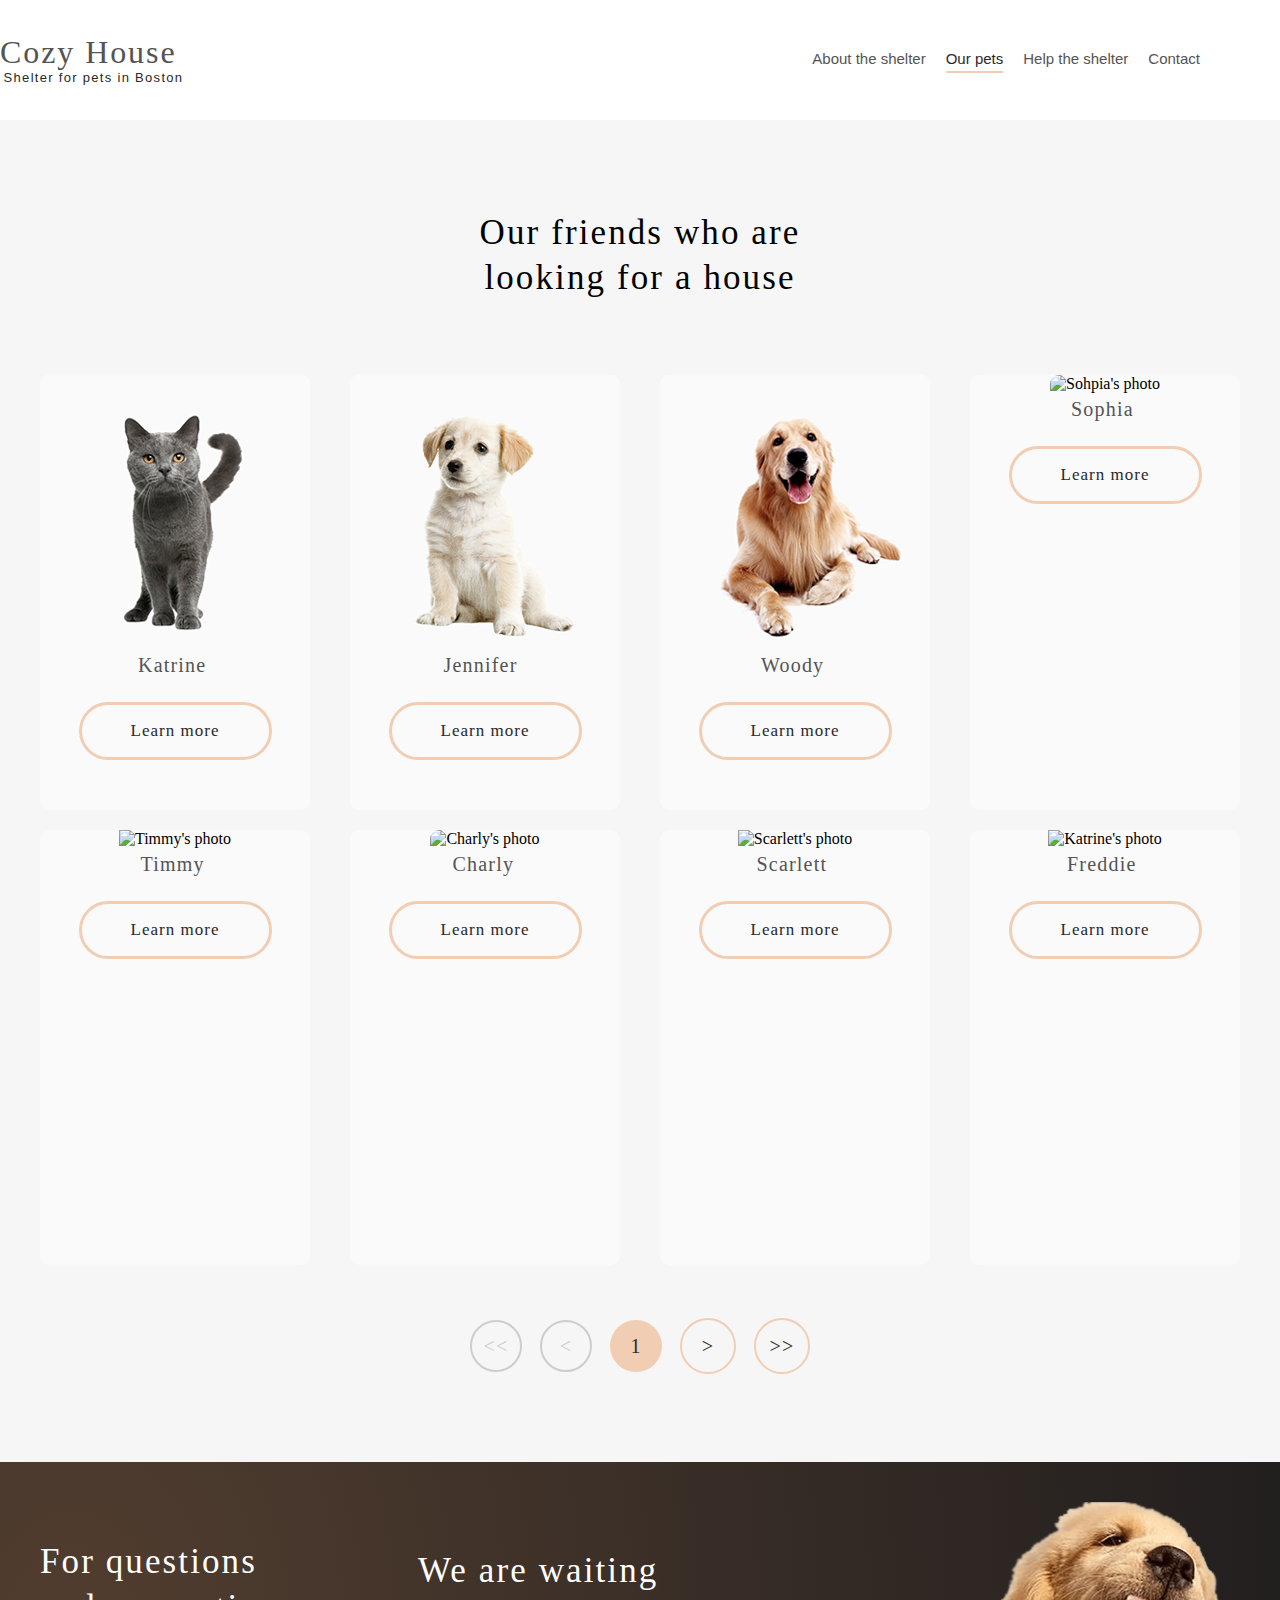
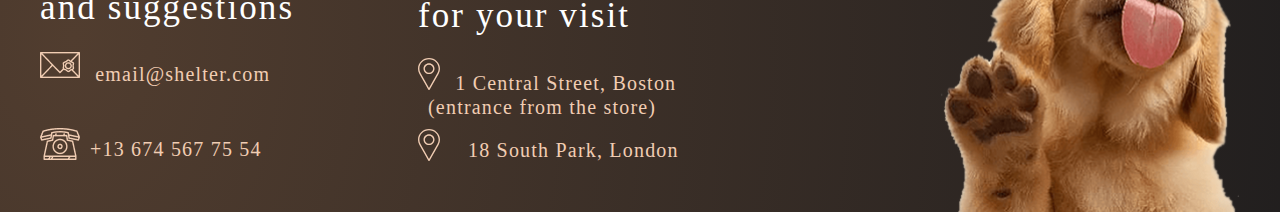
==== pages/pets/index.html @ f007d910 "feat: update index file" ====
<!DOCTYPE html>
<html lang="en">

<head>
    <meta charset="UTF-8">
    <meta http-equiv="X-UA-Compatible" content="IE=edge">
    <meta name="viewport" content="width=device-width, initial-scale=1.0">
    <link rel="stylesheet" href="style.css">
    <title>Our pats</title>
</head>

<body>
    <div class="mainDiv">
        <div class="container">
            <heder>
                <div class="headerContainer">
                    <div class="HeadDiv">
                        <div class="logoCozy"><a href="../main/index.html" style="text-decoration:none"
                                target="_blank ">
                                <h1>Cozy House</h1>
                                <sub> Shelter for pets in Boston</sub>
                            </a>
                        </div>
                        <nav>
                            <ul>
                                <li><a href="../main/index.html" style="text-decoration:none" class="about"
                                        target="_blank">About the
                                        shelter</a>
                                </li>
                                <li><a href="../pets/index.html" class="ourPeter" target="_blank">Our pets</a>
                                    <hr style="color: #F1CDB3;">
                                </li>
                                <li><a href="../main/index.html #help" class="help" target="_blank">Help the shelter</a>
                                </li>
                                <li><a href="#footer" class="contact">Contact</a></li>
                            </ul>
                        </nav>
                    </div>
                </div>
            </heder>
            <main>
                <div class="petsBlock">
                    <div class="patContant">
                        <h3>Our friends who
                            are looking for a house</h3>
                        <div class="cardContainer">
                            <div class="subCardContainerOne">
                                <div class="card">
                                    <div class="pat"><img src="../../assets/images/pets-katrine.svg"
                                            alt="Katrine's photo" />
                                    </div>
                                    <p class="Katrine">Katrine</p>
                                    <a href="#" style="text-decoration: none;">
                                        <div class="buttonSecondary"><span>Learn
                                                more</span></div>
                                    </a>
                                </div>

                                <div class="card">
                                    <div class="pat"><img src="../../assets/images/pets-jennifer.svg"
                                            alt="Jennifer's photo" /></div>
                                    <p class="jennifer">Jennifer</p>
                                    <a href="#" style="text-decoration: none;">
                                        <div class="buttonSecondary"><span>Learn
                                                more</span></div>
                                    </a>
                                </div>
                                <div class="card">
                                    <div class="pat"><img src="../../assets/images/pets-woody.svg"
                                            alt="Woody's photo" />
                                    </div>
                                    <p class="woody">Woody</p>
                                    <a href="#" style="text-decoration: none;">
                                        <div class="buttonSecondary"><span>Learn
                                                more</span></div>
                                    </a>
                                </div>
                                <div class="card">
                                    <div class="pat"><img src="../../assets/images/pets-sophia.svg" alt="Sohpia's photo"
                                            class="imgSopiaCharly" />
                                    </div>
                                    <p class="Sohpia">Sophia</p>
                                    <a href="#" style="text-decoration: none;">
                                        <div class="buttonSecondary"><span>Learn
                                                more</span></div>
                                    </a>
                                </div>
                            </div>
                            <div class="subCardContainerTwo">
                                <div class="card">
                                    <div class="pat"><img src="../../assets/images/pets-timmy.svg"
                                            alt="Timmy's photo" />
                                    </div>
                                    <p class="Timmy">Timmy</p>
                                    <a href="#" style="text-decoration: none;">
                                        <div class="buttonSecondary"><span>Learn
                                                more</span></div>
                                    </a>
                                </div>
                                <div class="card">
                                    <div class="pat"><img src="../../assets/images/pets-charly.svg" alt="Charly's photo"
                                            class="imgSopiaCharly" />
                                    </div>
                                    <p class="Charly">Charly</p>
                                    <a href="#" style="text-decoration: none;">
                                        <div class="buttonSecondary"><span>Learn
                                                more</span></div>
                                    </a>
                                </div>
                                <div class="card">
                                    <div class="pat"><img src="../../assets/images/pets-scarlet.svg"
                                            alt="Scarlett's photo" />
                                    </div>
                                    <p class="Scarlett">Scarlett</p>
                                    <a href="#" style="text-decoration: none;">
                                        <div class="buttonSecondary"><span>Learn
                                                more</span></div>
                                    </a>
                                </div>

                                <div class="card">
                                    <div class="pat"><img src="../../assets/images/pets-freddie.svg"
                                            alt="Katrine's photo" />
                                    </div>
                                    <p class="Freddie">Freddie</p>
                                    <a href="#" style="text-decoration: none;">
                                        <div class="buttonSecondary"><span>Learn
                                                more</span></div>
                                    </a>
                                </div>
                            </div>
                        </div>
                        <div class="navigation">
                            <div class="button_paginator_inactive">
                                <a style="text-decoration: none;" class="button_paginator_Gray" aria-disabled="true">
                                    <h4>
                                        << </h4>
                                </a>
                            </div>

                            <div class="button_paginator_inactive">
                                <a style="text-decoration: none;" class=" button_paginator_Gray" aria-disabled="true">
                                    <h4>
                                        < </h4>
                                </a>
                            </div>
                            <div class="button_paginator">
                                <a href="#" style="text-decoration: none;" class="button_paginator_Central">
                                    <h4 style="color: #292929;">
                                        1
                                    </h4>
                                </a>
                            </div>
                            <div class="button_paginator_active">
                                <a href="#" style="text-decoration: none;">
                                    <h4 style="color: #292929;">
                                        >
                                    </h4>
                                </a>
                            </div>
                            <div class="button_paginator_active">
                                <a href="#" style="text-decoration: none;">
                                    <h4 style="color: #292929;">
                                        >>
                                    </h4>
                                </a>
                            </div>
                        </div>
                    </div>
                </div>
            </main>
            <footer>
                <div class="foot" id="footer">
                    <div class="footContent">
                        <div class="divConteiner">
                            <div class="footContact">
                                <span class="fh3">For questions and suggestions</span>
                                <div calss="mail">
                                    <span class="mailIcon"><img src="../../assets/images/icon-email.png"
                                            alt="mail's icon" />
                                    </span>

                                    <span class="MailAdress"><a href="mailto:email@shelter.com"
                                            style="text-decoration: none; color: #F1CDB3"
                                            target="_blank">email@shelter.com</a>
                                    </span>
                                </div>


                                <div class="phone">
                                    <span class="phoneIcon">
                                        <img src="../../assets/images/icon-phone.png" alt="Phone's icon" /> </span>
                                    <span class="phoneNumber"><a href="tel:+13 674 567 75 54"
                                            style="text-decoration: none; color: #F1CDB3" target="_blank">+13 674 567 75
                                            54</a></span>
                                </div>
                            </div>
                            <div class="SpaceDiv"> </div>
                            <div class="footLocation">
                                <span class="fh3">We are waiting for your visit</span>
                                <a href="https://www.google.com/maps/search/1+Central+Street,+Boston/@42.3079175,-71.0994218,14z/data=!3m1!4b1"
                                    style="text-decoration: none; color: #F1CDB3" target="_blank">
                                    <div calss="Adress1">
                                        <span class="Location1"><img src="../../assets/images/icon-marker1.svg"
                                                alt="location's icon" />
                                        </span>

                                        <span class="AdressL">1 Central Street, Boston</span>
                                        <span class="AdressL"> (entrance
                                            from the store) </span>
                                    </div>
                                </a>
                                <a href="https://www.google.com/maps/place/South+Park+Court,+18+S+Park+Rd,+London+SW19+8TD,+UK/@51.4202685,-0.2023686,17z/data=!3m1!4b1!4m5!3m4!1s0x487608baa7401b31:0x18e66d9fcd2f7d77!8m2!3d51.4202685!4d-0.2001799"
                                    style="text-decoration: none; color: #F1CDB3" target="_blank">
                                    <div class="adress2">
                                        <span class="location2">
                                            <img src="../../assets/images/icon-marker.svg" /> </span>
                                        <span class="Adressl2">18 South Park, London </span>
                                    </div>
                                </a>
                            </div>
                        </div>
                        <div class="footPuppy"><img src="../../assets/images/footer-puppy.svg" alt="puppy's photo" />
                        </div>
                    </div>
                </div>
            </footer>
        </div>
    </div>
    <script src="script.js"></script>
</body>

</html>
---- pages/pets/style.css ----
* {
    margin: 0;
    padding: 0;
}

.mainDiv {
    display: flex;
    justify-content: flex-start;
    width: 100vw;
    margin: auto;
}

main {
    display: flex;
    justify-content: center;
}

.container {
    max-width: 1280px;
    max-height: 1812px;
    margin: auto;
    /*border-color: crimson;
    border-style: solid;*/
    display: flex;
    justify-content: center;
    flex-direction: column;
    align-items: top;

}

/*Heder>>>>>>>>>>>>>>>>>>>>>>>>>>>>>>>>>>>>>>>>>>>>>>>>>*/

.headerContainer {
    position: relative;
    display: flex;
    align-items: center;
    height: 120px;
    width: 1280px;
    /*border-color: crimson;
    border-style: solid;*/
}

.HeadDiv {
    display: flex;
    justify-content: space-between;
    align-items: center;
    width: 1200px;
    height: 60px;
    /*border-color: crimson;
    border-style: solid;*/
}

.logoCozy {
    display: flex;
    justify-content: flex-start;
}


h1 {
    font-family: 'Georgia';
    font-style: normal;
    font-weight: 400;
    font-size: 32px;
    line-height: 110%;
    text-decoration: none;
    color: #545454;
    width: 200px;
    height: 35px;
    display: flex;
    justify-content: start;
    letter-spacing: 0.06em;
}

sub {
    width: 187px;
    height: 15px;
    font-family: 'Arial';
    font-style: normal;
    font-weight: 400;
    font-size: 13px;
    line-height: 15px;
    display: flex;
    justify-content: center;
    align-items: center;
    letter-spacing: 0.1em;
    color: #292929;
}

nav {
    width: 443px;
    height: 27px;
    display: flex;
    justify-content: flex-end;
    padding: 0px;
}

ul {
    display: inline-block;
    display: flex;
    flex-direction: row;
    justify-content: space-between;
    list-style-type: none;
    padding: 0;
    margin: 0;
}

li {
    padding-left: 20px;
}

.about {
    position: static;
    font-family: 'Arial';
    font-style: normal;
    font-weight: 400;
    font-size: 15px;
    line-height: 160%;
    flex: none;
    order: 0;
    flex-grow: 0;
    margin: 10px 0px;
    text-decoration: none;
    color: #545454;

}

.about:hover {
    color: #F1CDB3
}


.ourPeter {
    position: static;
    flex: none;
    order: 0;
    flex-grow: 0;
    margin: 0px 0px;
    font-family: 'Arial';
    font-style: normal;
    font-weight: 400;
    font-size: 15px;
    line-height: 160%;
    flex: none;
    order: 0;
    flex-grow: 0;
    margin: 10px 0px;
    text-decoration: none;
    color: #292929;

}

.ourPeter:hover {
    color: #F1CDB3
}

hr {
    border: 1px solid #F1CDB3;
    background-color: #F1CDB3;

}


.help {
    text-decoration: none;
    width: 106px;
    height: 24px;
    position: static;
    font-family: 'Arial';
    font-style: normal;
    font-weight: 400;
    font-size: 15px;
    line-height: 160%;
    color: #545454;
    flex: none;
    order: 0;
    flex-grow: 0;
}

.help:hover {
    color: #F1CDB3
}

.contact {
    width: 60px;
    height: 24px;
    position: static;
    font-family: 'Arial';
    font-style: normal;
    font-weight: 400;
    font-size: 15px;
    line-height: 160%;
    color: #545454;
    flex: none;
    order: 0;
    flex-grow: 0;
    margin: 10px 0px;
    text-decoration: none;
}

.contact:hover {
    color: #F1CDB3
}

/*main>>>>>>>>>>>>>>>>>>>>>>>>>>>>>>>>>>>>>>>>>>>>>*/

.petsBlock {
    height: 1342px;
    width: 1280px;
    background: #F6F6F6;
    /*border-color: crimson;
    border-style: solid;*/
    display: flex;
    justify-content: center;
    flex-direction: column;
    align-items: center;

}

.patContant {
    width: 1200px;
    height: 1162px;
    display: flex;
    flex-direction: column;
    justify-content: center;
    align-items: center;
    /*border-color: crimson;
    border-style: solid;*/

}

h3 {
    width: 400px;
    height: 90px;
    font-family: 'Georgia';
    font-style: normal;
    font-weight: 400;
    font-size: 35px;
    line-height: 130%;
    display: flex;
    align-items: center;
    text-align: center;
    letter-spacing: 0.06em;
    margin-bottom: 20px;

}

.cardContainer {
    width: 1200px;
    height: 1000px;
    display: flex;
    flex-direction: column;
    justify-content: center;
    margin-top: 20px;
    margin: auto;
    /*border-color: crimson;
    border-style: solid;*/
}

.subCardContainerOne {
    display: flex;
    flex-direction: row;
    justify-content: space-between;
    align-items: center;
    /*border-color: crimson;
    border-style: solid;*/
    margin-bottom: 20px;
}

.subCardContainerTwo {
    display: flex;
    flex-direction: row;
    justify-content: space-between;
    align-items: center;
    /*border-color: crimson;
    border-style: solid;*/

}

img {
    border-style: none;
}

.card {
    width: 270px;
    height: 435px;
    background: #FAFAFA;
    border-radius: 9px;
    display: flex;
    flex-direction: column;
    align-items: center;

}

.pat {
    border-radius: 9px 9px 0px 0px;
}

.card:hover {
    box-shadow: 0px 2px 35px 14px rgba(13, 13, 13, 0.04);
}

.card:hover .buttonSecondary {
    background-color: #F1CDB3;
}

.Katrine {
    width: 74px;
    height: 23px;
    font-family: 'Georgia';
    font-style: normal;
    font-weight: 400;
    font-size: 20px;
    line-height: 23px;
    display: flex;
    align-items: center;
    text-align: center;
    letter-spacing: 0.06em;
    color: #545454;
    padding: 5px;
    margin-bottom: 20px;
}

.buttonSecondary {
    display: flex;
    flex-direction: column;
    align-items: center;
    justify-content: center;
    padding: 0px;
    width: 187px;
    height: 52px;
    border-radius: 100px;
    border-color: #F1CDB3;
    border-style: solid;

}

span {
    position: static;
    font-family: 'Georgia';
    font-style: normal;
    font-weight: 400;
    font-size: 17px;
    line-height: 130%;
    letter-spacing: 0.06em;
    color: #292929;
    flex: none;
    order: 0;
    flex-grow: 0;
    margin: 10px 0px;
}

.jennifer {
    width: 83px;
    height: 23px;
    font-family: 'Georgia';
    font-style: normal;
    font-weight: 400;
    font-size: 20px;
    line-height: 23px;
    display: flex;
    align-items: center;
    text-align: center;
    letter-spacing: 0.06em;
    color: #545454;
    padding: 5px;
    margin-bottom: 20px;
}

.woody {
    width: 68px;
    height: 23px;
    font-family: 'Georgia';
    font-style: normal;
    font-weight: 400;
    font-size: 20px;
    line-height: 23px;
    display: flex;
    align-items: center;
    text-align: center;
    letter-spacing: 0.06em;
    color: #545454;
    padding: 5px;
    margin-bottom: 20px;
}

.imgSopiaCharly {
    height: 270px;
    width: 270px;
    border-radius: 9px 9px 0px 0px;
}

.Sohpia {
    width: 68px;
    height: 23px;
    font-family: 'Georgia';
    font-style: normal;
    font-weight: 400;
    font-size: 20px;
    line-height: 23px;
    display: flex;
    align-items: center;
    text-align: center;
    letter-spacing: 0.06em;
    color: #545454;
    padding: 5px;
    margin-bottom: 20px;
}

.Timmy {
    width: 69px;
    height: 23px;
    font-family: 'Georgia';
    font-style: normal;
    font-weight: 400;
    font-size: 20px;
    line-height: 23px;
    display: flex;
    align-items: center;
    text-align: center;
    letter-spacing: 0.06em;
    color: #545454;
    padding: 5px;
    margin-bottom: 20px;
}

.Charly {
    width: 65px;
    height: 23px;
    font-family: 'Georgia';
    font-style: normal;
    font-weight: 400;
    font-size: 20px;
    line-height: 23px;
    display: flex;
    align-items: center;
    text-align: center;
    letter-spacing: 0.06em;
    color: #545454;
    padding: 5px;
    margin-bottom: 20px;
}

.Scarlett {
    width: 77px;
    height: 23px;
    font-family: 'Georgia';
    font-style: normal;
    font-weight: 400;
    font-size: 20px;
    line-height: 23px;
    display: flex;
    align-items: center;
    text-align: center;
    letter-spacing: 0.06em;
    color: #545454;
    padding: 5px;
    margin-bottom: 20px;
}

.Freddie {
    width: 76px;
    height: 23px;
    font-family: 'Georgia';
    font-style: normal;
    font-weight: 400;
    font-size: 20px;
    line-height: 23px;
    display: flex;
    align-items: center;
    text-align: center;
    letter-spacing: 0.06em;
    color: #545454;
    padding: 5px;
    margin-bottom: 20px;
}

.navigation {
    width: 340px;
    height: 52px;
    display: flex;
    flex-direction: row;
    justify-content: space-between;
    align-items: center;
    /*border-color: crimson;
    border-style: solid;*/
}

h4 {
    font-family: 'Georgia';
    font-style: normal;
    font-weight: 400;
    font-size: 20px;
    line-height: 115%;
    display: flex;
    align-items: center;
    text-align: center;
    letter-spacing: 0.06em;
    color: #CDCDCD;
}

.button_paginator_inactive {
    width: 52px;
    height: 52px;
    display: flex;
    justify-content: center;
    align-items: center;
    box-sizing: border-box;
    border: 2px solid #CDCDCD;
    border-radius: 50%;


}

.button_paginator_active a:hover:not(.active) {
    width: 52px;
    height: 52px;
    background-color: #ddd;
    border-radius: 50%;
    display: flex;
    justify-content: center;
    align-items: center;
}

/*.button_paginator_Gray {
   
    display: flex;
    justify-content: center;
    align-items: center;
    width: 52px;
    height: 52px;

}*/

.button_paginator {
    width: 52px;
    height: 52px;
    display: flex;
    justify-content: center;
    align-items: center;
    box-sizing: border-box;
}

.button_paginator_Central {
    background: #F1CDB3;
    border-radius: 100px;
    display: flex;
    justify-content: center;
    align-items: center;
    width: 52px;
    height: 52px;
}

.button_paginator_active {
    width: 52px;
    height: 52px;
    border: 2px solid #F1CDB3;
    border-radius: 100px;
    display: flex;
    justify-content: center;
    align-items: center;
}


/*Footer>>>>>>>>>>>>>>>>>>>>>>>>>>>>>>>>>>>>>>>>>>>>>>>>>>>>>>*/
.foot {

    height: 350px;
    width: 1280px;
    background: url(noise_lines_transparent@2X.png), radial-gradient(110.67% 538.64% at 5.73% 50%, #513D2F 0%, #1A1A1C 100%)
        /* warning: gradient uses a rotation that is not supported by CSS and may not behave as expected */
        , #211F20;
    display: flex;
    justify-content: center;
    align-items: flex-end;
    margin: auto;
}

.footContent {
    width: 1200px;
    height: 310px;
    left: 40px;
    top: 40px;
    /*border-color: aqua;
    border-style: solid;*/
    display: flex;
    flex-direction: row;
    justify-content: space-between;
    align-items: flex-end;

}

.divConteiner {
    display: flex;
    flex-direction: row;
    justify-content: flex-end;
    align-items: center;
    /*border-color: crimson;
    border-style: solid;*/
}

.footContact {
    width: 278px;
    height: 255px;
    left: 0px;
    top: 16px;
    display: flex;
    flex-direction: column;
    justify-content: center;
    margin-bottom: 40px;
    /*border-color: crimson;
    border-style: solid;*/
}

.fh3 {
    width: 280px;
    height: 90px;
    font-family: 'Georgia';
    font-style: normal;
    font-weight: 400;
    font-size: 35px;
    line-height: 130%;
    letter-spacing: 0.06em;
    color: #FFFFFF;
    margin-bottom: 20px;

}

.mail {
    width: 291px;
    height: 32px;
    left: 0px;
    display: flex;
    justify-content: flex-start;
    align-items: center;
    margin-left: 50px;



}


.MailAdress {
    width: 191px;
    height: 23px;
    font-family: 'Georgia';
    font-style: normal;
    font-weight: 400;
    font-size: 20px;
    line-height: 115%;
    letter-spacing: 0.06em;
    color: #F1CDB3;
    align-items: center;
    padding-left: 10px;
}




.phone {
    width: 239px;
    height: 32px;
    display: flex;
    flex-direction: row;
    justify-content: flex-start;
    margin-top: 40px;
}

.phoneIcon {
    width: 40px;
    height: 32px;
    display: flex;
    flex-direction: row;
    justify-content: flex-start;
    margin: auto;

}

.phoneNumber {
    width: 189px;
    height: 23px;
    font-family: 'Georgia';
    font-style: normal;
    font-weight: 400;
    font-size: 20px;
    line-height: 115%;
    letter-spacing: 0.06em;
    color: #F1CDB3;
    padding-left: 10px;

}

.SpaceDiv {
    width: 100px;
}

.footLocation {
    width: 278px;
    height: 255px;
    left: 0px;
    top: 16px;
    display: flex;
    flex-direction: column;
    justify-content: center;
    margin-bottom: 30px;
}

.Adress1 {
    width: 291px;
    height: 32px;
    left: 0px;
    display: flex;
    justify-content: flex-start;
    align-items: center;
    margin-left: 50px;
    margin-bottom: 30px;
}

.AdressL {
    width: 300px;
    height: 23px;
    left: calc(50% - 191px/2 + 16.5px);
    top: 135px;
    font-family: 'Georgia';
    font-style: normal;
    font-weight: 400;
    font-size: 20px;
    line-height: 115%;
    letter-spacing: 0.06em;
    color: #F1CDB3;
    align-items: right;
    padding-left: 10px;
}

.adress2 {
    width: 245px;
    height: 32px;
    left: 0px;
    top: 202px;
    display: flex;
    flex-direction: row;
    justify-content: flex-start;
    margin-top: 10px;
}

.location2 {
    width: 40px;
    height: 32px;
    left: calc(50% - 40px/2 - 119px);
    top: 202px;
    display: flex;
    flex-direction: row;
    justify-content: flex-start;
    margin: auto;

}

.Adressl2 {
    width: 250px;
    height: 23px;
    left: calc(50% - 179px/2 + 10.5px);
    top: 207px;
    font-family: 'Georgia';
    font-style: normal;
    font-weight: 400;
    font-size: 20px;
    line-height: 115%;
    letter-spacing: 0.06em;
    color: #F1CDB3;
    padding-left: 10px;
}

.footPuppy {
    width: 300px;
    height: 310px;
}
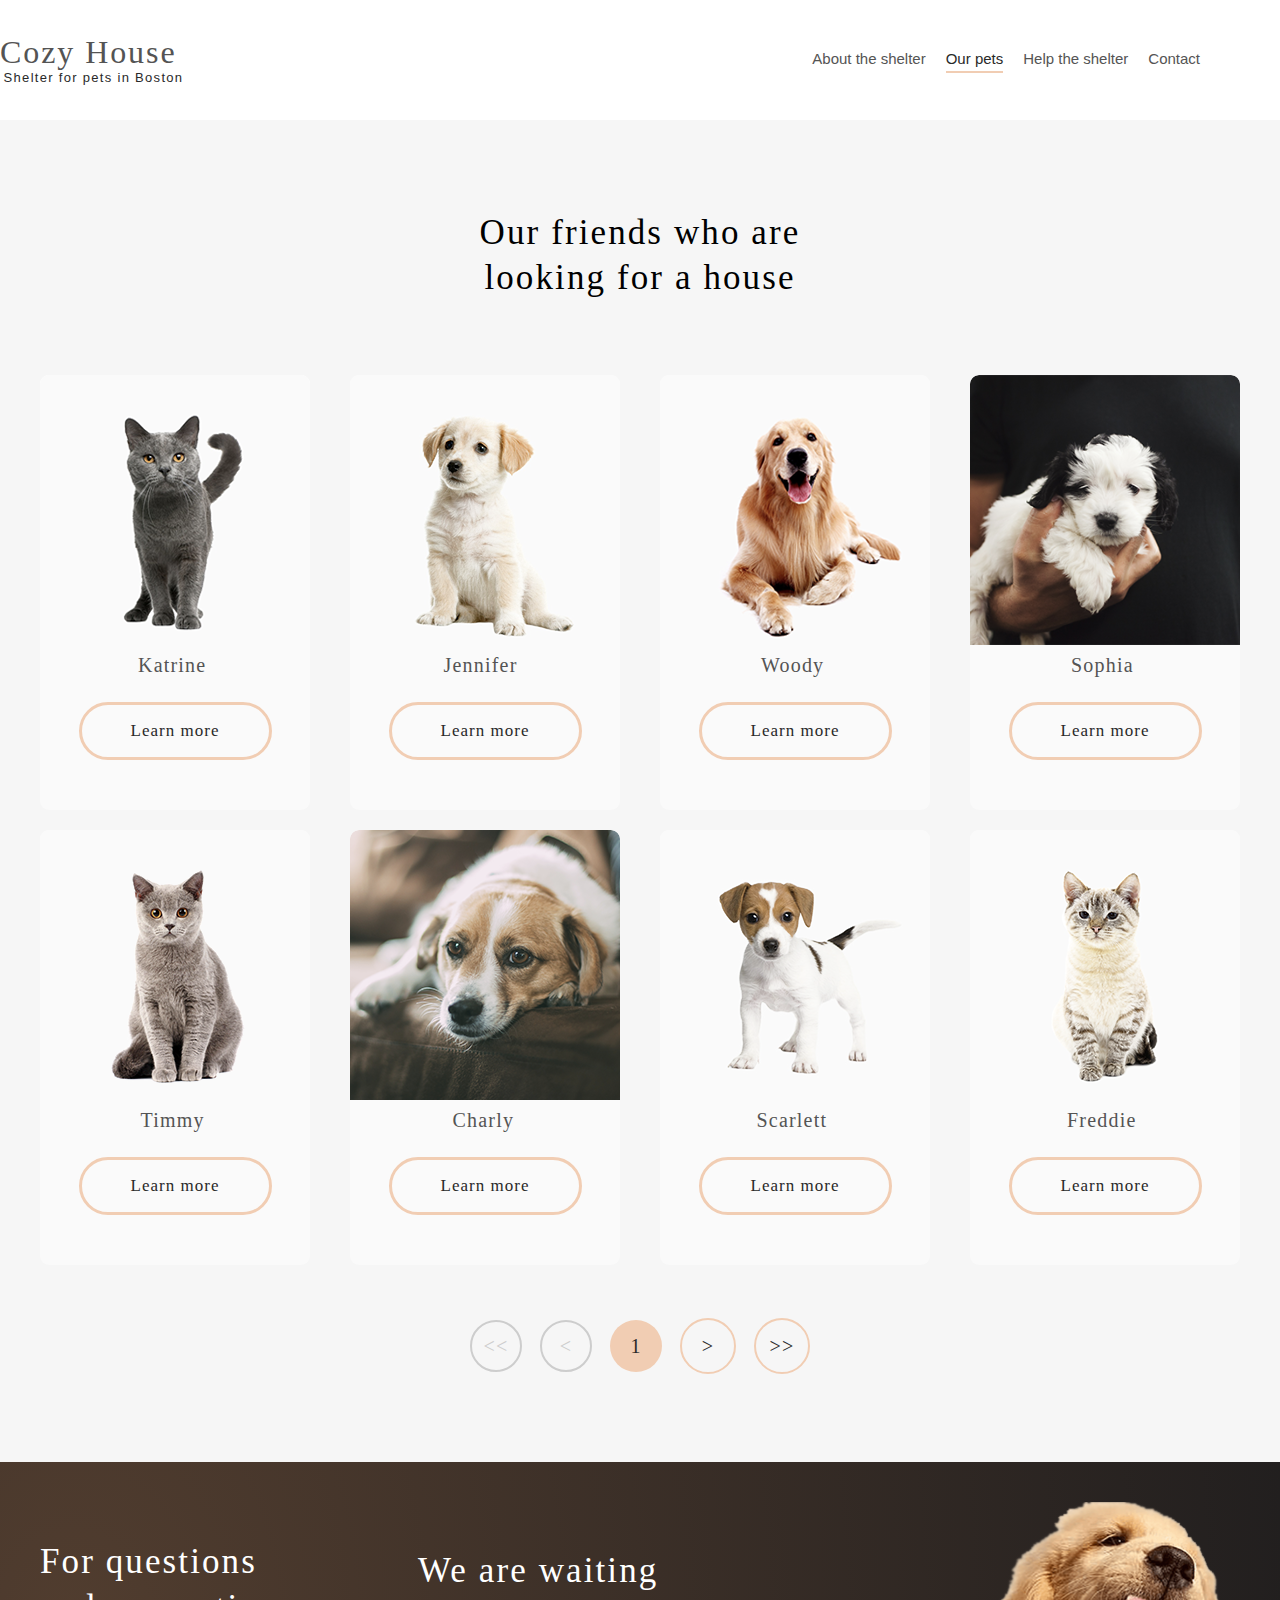
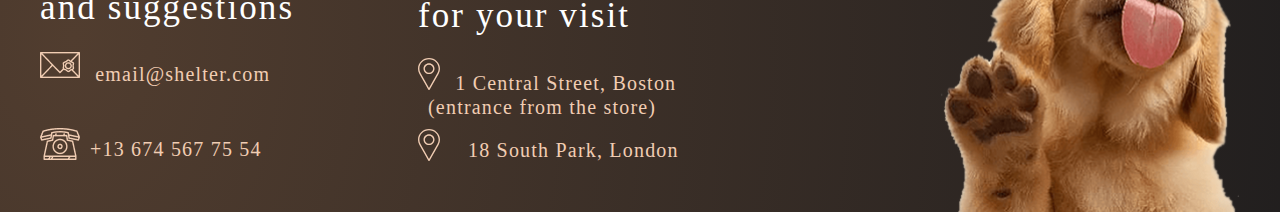
==== commit c98270a1: "feat: Edit link on logo" ====
--- a/pages/pets/index.html
+++ b/pages/pets/index.html
@@ -15,7 +15,7 @@
             <heder>
                 <div class="headerContainer">
                     <div class="HeadDiv">
-                        <div class="logoCozy"><a href="../main/index.html" style="text-decoration:none"
+                        <div class="logoCozy"><a href="../pets/index.html" style="text-decoration:none"
                                 target="_blank ">
                                 <h1>Cozy House</h1>
                                 <sub> Shelter for pets in Boston</sub>
--- a/pages/pets/style.css
+++ b/pages/pets/style.css
@@ -5,9 +5,11 @@
 
 .mainDiv {
     display: flex;
-    justify-content: flex-start;
+    justify-content: center;
+    align-items: center;
     width: 100vw;
     margin: auto;
+
 }
 
 main {
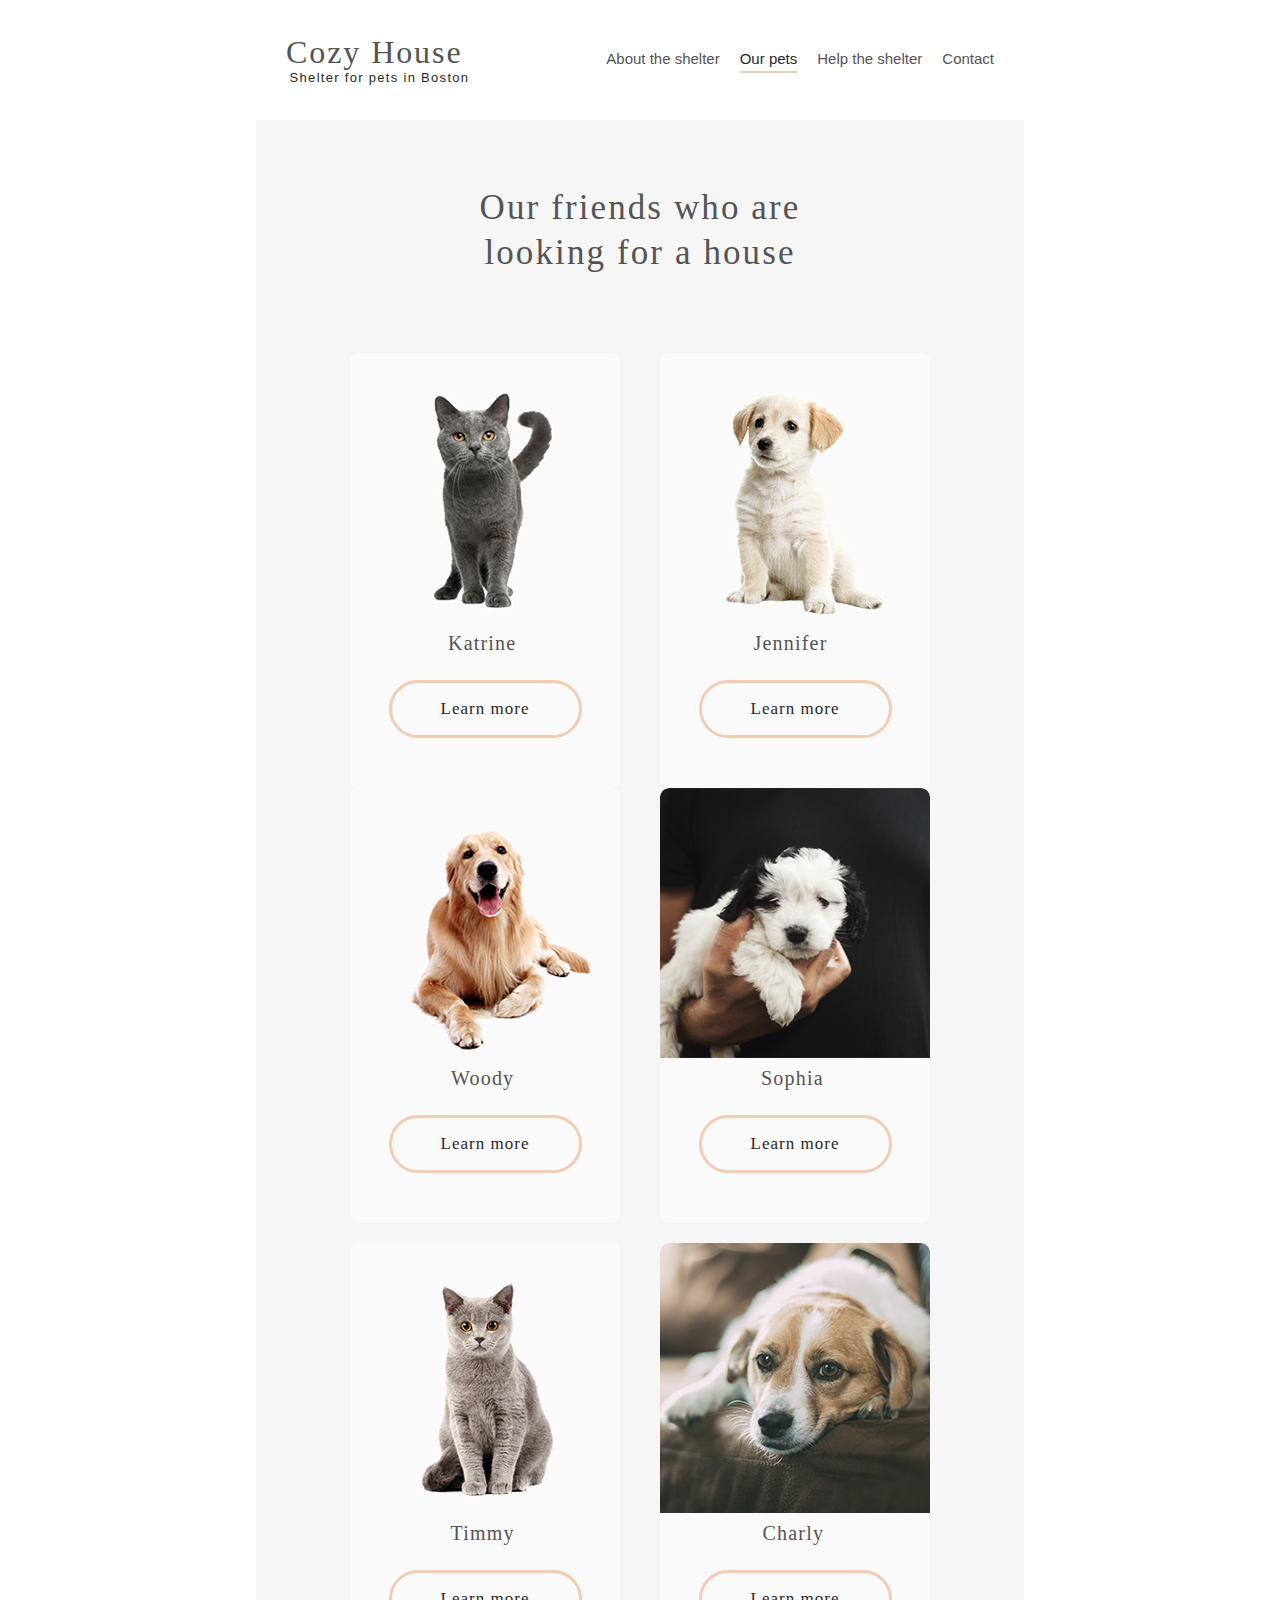
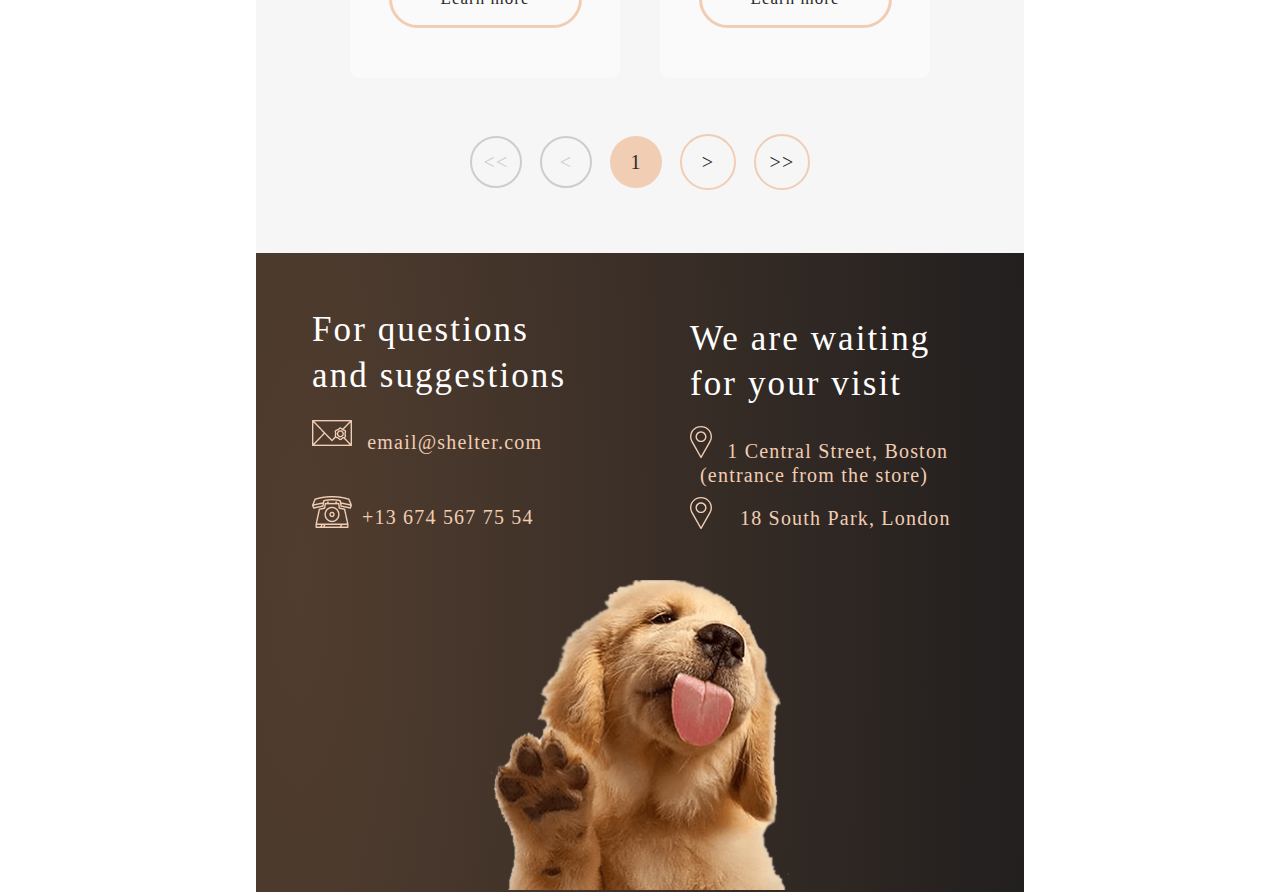
==== commit 9decfa35: "feat: make changes" ====
--- a/pages/pets/index.html
+++ b/pages/pets/index.html
@@ -5,22 +5,35 @@
     <meta charset="UTF-8">
     <meta http-equiv="X-UA-Compatible" content="IE=edge">
     <meta name="viewport" content="width=device-width, initial-scale=1.0">
+    <meta name="viewport" content="width=device-width,height=device-height,initial-scale=1.0" />
     <link rel="stylesheet" href="style.css">
+    <link rel="stylesheet" media="(min-width: 768px) and (max-width: 1280px)" href="responsive768.css">
+    <link rel="stylesheet" media="(min-width: 320px) and (max-width: 768px)" href="responsive320.css">
+    <link rel="stylesheet" media="(max-width: 320px)" href="responsive320.css">
     <title>Our pats</title>
 </head>
 
 <body>
     <div class="mainDiv">
-        <div class="container">
+        <div class="container" id="container">
             <heder>
-                <div class="headerContainer">
+                <div class="headerContainer" id="headerContainer">
                     <div class="HeadDiv">
-                        <div class="logoCozy"><a href="../pets/index.html" style="text-decoration:none"
+                        <div class="logoCozy"><a href="../main/index.html" style="text-decoration:none"
                                 target="_blank ">
                                 <h1>Cozy House</h1>
                                 <sub> Shelter for pets in Boston</sub>
                             </a>
                         </div>
+                        <!--Burger menu for phone screen 320px-->
+                        <a href="app.js" ; class="icon" onclick="myFunction()">
+                            <div class="burgerMenu">
+                                <div class="line1" class="bar"></div>
+                                <div class="line2" class="bar"></div>
+                                <div class="line3" class="bar"></div>
+                            </div>
+                        </a>
+                        <!--                                   -->
                         <nav>
                             <ul>
                                 <li><a href="../main/index.html" style="text-decoration:none" class="about"
@@ -30,7 +43,7 @@
                                 <li><a href="../pets/index.html" class="ourPeter" target="_blank">Our pets</a>
                                     <hr style="color: #F1CDB3;">
                                 </li>
-                                <li><a href="../main/index.html #help" class="help" target="_blank">Help the shelter</a>
+                                <li><a href="../main/index.html#help" class="help" target="_blank">Help the shelter</a>
                                 </li>
                                 <li><a href="#footer" class="contact">Contact</a></li>
                             </ul>
@@ -40,7 +53,7 @@
             </heder>
             <main>
                 <div class="petsBlock">
-                    <div class="patContant">
+                    <div class="patContant" id="patContant">
                         <h3>Our friends who
                             are looking for a house</h3>
                         <div class="cardContainer">
@@ -75,7 +88,7 @@
                                                 more</span></div>
                                     </a>
                                 </div>
-                                <div class="card">
+                                <div class="card" id="sophia">
                                     <div class="pat"><img src="../../assets/images/pets-sophia.svg" alt="Sohpia's photo"
                                             class="imgSopiaCharly" />
                                     </div>
@@ -107,7 +120,7 @@
                                                 more</span></div>
                                     </a>
                                 </div>
-                                <div class="card">
+                                <div class="card" id="scarlet">
                                     <div class="pat"><img src="../../assets/images/pets-scarlet.svg"
                                             alt="Scarlett's photo" />
                                     </div>
@@ -118,7 +131,7 @@
                                     </a>
                                 </div>
 
-                                <div class="card">
+                                <div class="card" id="freddie">
                                     <div class="pat"><img src="../../assets/images/pets-freddie.svg"
                                             alt="Katrine's photo" />
                                     </div>
@@ -145,7 +158,7 @@
                                 </a>
                             </div>
                             <div class="button_paginator">
-                                <a href="#" style="text-decoration: none;" class="button_paginator_Central">
+                                <a style="text-decoration: none;" class="button_paginator_Central">
                                     <h4 style="color: #292929;">
                                         1
                                     </h4>
--- a/pages/pets/style.css
+++ b/pages/pets/style.css
@@ -18,8 +18,8 @@
 }
 
 .container {
-    max-width: 1280px;
-    max-height: 1812px;
+    width: 1280px;
+    height: 1812px;
     margin: auto;
     /*border-color: crimson;
     border-style: solid;*/
@@ -33,7 +33,7 @@
 /*Heder>>>>>>>>>>>>>>>>>>>>>>>>>>>>>>>>>>>>>>>>>>>>>>>>>*/
 
 .headerContainer {
-    position: relative;
+    /*position: relative;*/
     display: flex;
     align-items: center;
     height: 120px;
--- a/pages/pets/responsive768.css
+++ b/pages/pets/responsive768.css
@@ -0,0 +1,185 @@
+@media (min-width: 768px) and (max-width: 1280px) {
+    .mainDiv {
+        display: flex;
+        justify-content: center;
+        align-items: center;
+        width: 100vw;
+        height: 100vh;
+        margin: auto;
+        display: flex;
+        justify-content: center;
+        align-items: center;
+    }
+
+    #container {
+        width: 100% !important;
+        height: 2492px;
+        display: flex;
+        justify-content: center;
+        align-items: center;
+        margin: auto;
+        /*border-color: aqua;
+        border-style: solid;*/
+        z-index: 3;
+
+    }
+
+
+    header {
+        height: 120px;
+        width: 768px;
+    }
+
+    #headerContainer {
+        width: 100%;
+        height: 120px;
+        display: flex;
+        align-items: center;
+        justify-content: center;
+        /*border-color: chartreuse;
+        border-style: solid;*/
+        margin: 0;
+        padding: 0;
+        z-index: 1;
+    }
+
+    .HeadDiv {
+        display: flex;
+        justify-content: space-between;
+        align-items: center;
+        width: 708px;
+        height: 60px;
+        /*border-color: crimson;
+        border-style: solid;*/
+    }
+
+    .logoCozy {
+        width: 200px;
+        height: 60px;
+        display: flex;
+        justify-content: center;
+        align-items: center;
+    }
+
+    h1 {
+        width: 200px;
+        height: 35px;
+        font-family: 'Georgia';
+        font-style: normal;
+        font-weight: 400;
+        font-size: 32px;
+        line-height: 110%;
+        display: flex;
+        align-items: center;
+        letter-spacing: 0.06em;
+        color: #545454;
+    }
+
+    sub {
+        /*width: 200px;*/
+        height: 15px;
+        font-family: 'Arial';
+        font-style: normal;
+        font-weight: 400;
+        font-size: 13px;
+        line-height: 15px;
+
+        display: flex;
+        align-items: center;
+        justify-content: center;
+        letter-spacing: 0.1em;
+        color: #292929;
+
+    }
+
+    nav {
+        width: 443px;
+        height: 27px;
+        display: flex;
+        justify-content: flex-end;
+        padding: 0px;
+    }
+
+    main {
+        width: 768px;
+    }
+
+    .petsBlock {
+        width: 100%;
+        height: 1733px;
+        background: #F6F6F6;
+        /*display: flex;
+        justify-content: center;
+        align-items: center;*/
+        /*border-color: blueviolet;
+        border-style: solid;*/
+        z-index: 2;
+
+    }
+
+    #patContant {
+        width: 708px;
+        height: 1603px;
+        display: flex;
+        flex-direction: column;
+        justify-content: center;
+        align-items: center;
+        /*border-color: blueviolet;
+        border-style: solid;*/
+    }
+
+    h3 {
+        width: 400px;
+        height: 90px;
+        font-family: 'Georgia';
+        font-style: normal;
+        font-weight: 400;
+        font-size: 35px;
+        line-height: 130%;
+        display: flex;
+        align-items: center;
+        text-align: center;
+        letter-spacing: 0.06em;
+        color: #545454;
+    }
+
+    .cardContainer {
+        width: 580px;
+        height: 1365px;
+    }
+
+    .subCardContainerOne {
+        width: 580px;
+        flex-wrap: wrap;
+    }
+
+    .subCardContainerTwo {
+        width: 580px;
+        flex-wrap: wrap;
+    }
+
+    #scarlet {
+        overflow: hidden;
+        display: none;
+    }
+
+    #freddie {
+        overflow: hidden;
+        display: none;
+    }
+
+    #footer {
+        width: 768px;
+        height: 639px;
+
+    }
+
+    .footContent {
+        width: 300px;
+        height: 609px;
+        flex-direction: column;
+        display: flex;
+        justify-content: center;
+        align-items: center;
+    }
+}--- a/pages/pets/responsive320.css
+++ b/pages/pets/responsive320.css
@@ -0,0 +1,399 @@
+@media (min-width: 320px) and (max-width: 768px) {
+    .mainDiv {
+        display: flex;
+        justify-content: center;
+        align-items: center;
+        width: 100vw;
+        height: 100vh;
+        margin: auto;
+        display: flex;
+        justify-content: center;
+        align-items: center;
+    }
+
+    #container {
+        width: 100% !important;
+        height: 2578px;
+        display: flex;
+        justify-content: center;
+        align-items: center;
+        margin: auto;
+        /*border-color: aqua;
+        border-style: solid;*/
+        z-index: 3;
+
+    }
+
+    header {
+        height: 120px;
+        width: 320px;
+    }
+
+    #headerContainer {
+        width: 100%;
+        height: 120px;
+        display: flex;
+        align-items: center;
+        justify-content: center;
+        /*border-color: chartreuse;
+        border-style: solid;*/
+        margin: 0;
+        padding: 0;
+        z-index: 1;
+    }
+
+    .HeadDiv {
+        display: flex;
+        justify-content: space-between;
+        align-items: center;
+        width: 260px;
+        height: 60px;
+        /*border-color: crimson;
+        border-style: solid;*/
+    }
+
+    nav {
+        display: none;
+    }
+
+    .burgerMenu {
+        width: 30px;
+        height: 22px;
+        display: block;
+        display: flex;
+        justify-content: space-between;
+        flex-direction: column;
+        align-items: center;
+    }
+
+    .line1 {
+        width: 30px;
+        height: 0px;
+        border: 2px solid #000000;
+    }
+
+    .line2 {
+        width: 30px;
+        height: 0px;
+        border: 2px solid #000000;
+    }
+
+    .line3 {
+        width: 30px;
+        height: 0px;
+        border: 2px solid #000000;
+    }
+
+    main {
+        width: 320px;
+    }
+
+    .petsBlock {
+        width: 100%;
+        height: 1649px;
+        background: #F6F6F6;
+        display: flex;
+        justify-content: center;
+        align-items: center;
+        /*border-color: blueviolet;
+        border-style: solid;*/
+        z-index: 2;
+
+    }
+
+    #patContant {
+        width: 300px;
+        height: 1565px;
+        display: flex;
+        flex-direction: column;
+        justify-content: center;
+        align-items: center;
+        /*border-color: blueviolet;
+        border-style: solid;*/
+    }
+
+    h3 {
+        width: 300px;
+        height: 64px;
+        font-family: 'Georgia';
+        font-style: normal;
+        font-weight: 400;
+        font-size: 25px;
+        line-height: 130%;
+        display: flex;
+        align-items: center;
+        text-align: center;
+        letter-spacing: 0.06em;
+        color: #545454;
+    }
+
+    .cardContainer {
+        width: 270px;
+        height: 1365px;
+    }
+
+    .subCardContainerOne {
+        width: 270px;
+        flex-wrap: wrap;
+    }
+
+    #sophia {
+        display: none;
+    }
+
+    .subCardContainerTwo {
+        width: 270px;
+        flex-wrap: wrap;
+        display: none;
+    }
+
+    .navigation {
+        width: 300px;
+        height: 52px;
+    }
+
+    #footer {
+        width: 320px;
+        height: 809px;
+        display: flex;
+        justify-content: flex-start;
+        align-items: center;
+    }
+
+    .footContent {
+        width: 300;
+        height: 779;
+        display: flex;
+        justify-content: center;
+        align-items: center;
+        flex-direction: column;
+        margin-bottom: 10px;
+    }
+
+    .divConteiner {
+        flex-direction: column;
+        width: 300px;
+        height: 470px;
+    }
+
+    .fh3 {
+        width: 278px;
+        height: 64px;
+        font-family: 'Georgia';
+        font-style: normal;
+        font-weight: 400;
+        font-size: 25px;
+        line-height: 130%;
+        text-align: center;
+        letter-spacing: 0.06em;
+        color: #FFFFFF;
+    }
+
+    .footPuppy {
+        width: 260px;
+        height: 269px;
+        margin: auto;
+        margin-left: 5px;
+    }
+
+
+}
+
+@media (max-width: 320px) {
+    .mainDiv {
+        display: flex;
+        justify-content: center;
+        align-items: center;
+        width: 100vw;
+        height: 100vh;
+        margin: auto;
+        display: flex;
+        justify-content: center;
+        align-items: center;
+    }
+
+    #container {
+        width: 100% !important;
+        height: 2578px;
+        display: flex;
+        justify-content: center;
+        align-items: center;
+        margin: auto;
+        /*border-color: aqua;
+        border-style: solid;*/
+        z-index: 3;
+
+    }
+
+    header {
+        height: 120px;
+        width: 320px;
+    }
+
+    #headerContainer {
+        width: 100%;
+        height: 120px;
+        display: flex;
+        align-items: center;
+        justify-content: center;
+        /*border-color: chartreuse;
+        border-style: solid;*/
+        margin: 0;
+        padding: 0;
+        z-index: 1;
+    }
+
+    .HeadDiv {
+        display: flex;
+        justify-content: space-between;
+        align-items: center;
+        width: 260px;
+        height: 60px;
+        /*border-color: crimson;
+        border-style: solid;*/
+    }
+
+    nav {
+        display: none;
+    }
+
+    .burgerMenu {
+        width: 30px;
+        height: 22px;
+        display: block;
+        display: flex;
+        justify-content: space-between;
+        flex-direction: column;
+        align-items: center;
+    }
+
+    .line1 {
+        width: 30px;
+        height: 0px;
+        border: 2px solid #000000;
+    }
+
+    .line2 {
+        width: 30px;
+        height: 0px;
+        border: 2px solid #000000;
+    }
+
+    .line3 {
+        width: 30px;
+        height: 0px;
+        border: 2px solid #000000;
+    }
+
+    main {
+        width: 320px;
+    }
+
+    .petsBlock {
+        width: 100%;
+        height: 1649px;
+        background: #F6F6F6;
+        display: flex;
+        justify-content: center;
+        align-items: center;
+        /*border-color: blueviolet;
+        border-style: solid;*/
+        z-index: 2;
+
+    }
+
+    #patContant {
+        width: 300px;
+        height: 1565px;
+        display: flex;
+        flex-direction: column;
+        justify-content: center;
+        align-items: center;
+        /*border-color: blueviolet;
+        border-style: solid;*/
+    }
+
+    h3 {
+        width: 300px;
+        height: 64px;
+        font-family: 'Georgia';
+        font-style: normal;
+        font-weight: 400;
+        font-size: 25px;
+        line-height: 130%;
+        display: flex;
+        align-items: center;
+        text-align: center;
+        letter-spacing: 0.06em;
+        color: #545454;
+    }
+
+    .cardContainer {
+        width: 270px;
+        height: 1365px;
+    }
+
+    .subCardContainerOne {
+        width: 270px;
+        flex-wrap: wrap;
+    }
+
+    #sophia {
+        display: none;
+    }
+
+    .subCardContainerTwo {
+        width: 270px;
+        flex-wrap: wrap;
+        display: none;
+    }
+
+    .navigation {
+        width: 300px;
+        height: 52px;
+    }
+
+    #footer {
+        width: 320px;
+        height: 809px;
+        display: flex;
+        justify-content: flex-start;
+        align-items: center;
+    }
+
+    .footContent {
+        width: 300;
+        height: 779;
+        display: flex;
+        justify-content: center;
+        align-items: center;
+        flex-direction: column;
+        margin-bottom: 10px;
+    }
+
+    .divConteiner {
+        flex-direction: column;
+        width: 300px;
+        height: 470px;
+    }
+
+    .fh3 {
+        width: 278px;
+        height: 64px;
+        font-family: 'Georgia';
+        font-style: normal;
+        font-weight: 400;
+        font-size: 25px;
+        line-height: 130%;
+        text-align: center;
+        letter-spacing: 0.06em;
+        color: #FFFFFF;
+    }
+
+    .footPuppy {
+        width: 260px;
+        height: 269px;
+        margin: auto;
+        margin-left: 5px;
+    }
+}--- a/pages/pets/responsive320.css
+++ b/pages/pets/responsive320.css
@@ -0,0 +1,399 @@
+@media (min-width: 320px) and (max-width: 768px) {
+    .mainDiv {
+        display: flex;
+        justify-content: center;
+        align-items: center;
+        width: 100vw;
+        height: 100vh;
+        margin: auto;
+        display: flex;
+        justify-content: center;
+        align-items: center;
+    }
+
+    #container {
+        width: 100% !important;
+        height: 2578px;
+        display: flex;
+        justify-content: center;
+        align-items: center;
+        margin: auto;
+        /*border-color: aqua;
+        border-style: solid;*/
+        z-index: 3;
+
+    }
+
+    header {
+        height: 120px;
+        width: 320px;
+    }
+
+    #headerContainer {
+        width: 100%;
+        height: 120px;
+        display: flex;
+        align-items: center;
+        justify-content: center;
+        /*border-color: chartreuse;
+        border-style: solid;*/
+        margin: 0;
+        padding: 0;
+        z-index: 1;
+    }
+
+    .HeadDiv {
+        display: flex;
+        justify-content: space-between;
+        align-items: center;
+        width: 260px;
+        height: 60px;
+        /*border-color: crimson;
+        border-style: solid;*/
+    }
+
+    nav {
+        display: none;
+    }
+
+    .burgerMenu {
+        width: 30px;
+        height: 22px;
+        display: block;
+        display: flex;
+        justify-content: space-between;
+        flex-direction: column;
+        align-items: center;
+    }
+
+    .line1 {
+        width: 30px;
+        height: 0px;
+        border: 2px solid #000000;
+    }
+
+    .line2 {
+        width: 30px;
+        height: 0px;
+        border: 2px solid #000000;
+    }
+
+    .line3 {
+        width: 30px;
+        height: 0px;
+        border: 2px solid #000000;
+    }
+
+    main {
+        width: 320px;
+    }
+
+    .petsBlock {
+        width: 100%;
+        height: 1649px;
+        background: #F6F6F6;
+        display: flex;
+        justify-content: center;
+        align-items: center;
+        /*border-color: blueviolet;
+        border-style: solid;*/
+        z-index: 2;
+
+    }
+
+    #patContant {
+        width: 300px;
+        height: 1565px;
+        display: flex;
+        flex-direction: column;
+        justify-content: center;
+        align-items: center;
+        /*border-color: blueviolet;
+        border-style: solid;*/
+    }
+
+    h3 {
+        width: 300px;
+        height: 64px;
+        font-family: 'Georgia';
+        font-style: normal;
+        font-weight: 400;
+        font-size: 25px;
+        line-height: 130%;
+        display: flex;
+        align-items: center;
+        text-align: center;
+        letter-spacing: 0.06em;
+        color: #545454;
+    }
+
+    .cardContainer {
+        width: 270px;
+        height: 1365px;
+    }
+
+    .subCardContainerOne {
+        width: 270px;
+        flex-wrap: wrap;
+    }
+
+    #sophia {
+        display: none;
+    }
+
+    .subCardContainerTwo {
+        width: 270px;
+        flex-wrap: wrap;
+        display: none;
+    }
+
+    .navigation {
+        width: 300px;
+        height: 52px;
+    }
+
+    #footer {
+        width: 320px;
+        height: 809px;
+        display: flex;
+        justify-content: flex-start;
+        align-items: center;
+    }
+
+    .footContent {
+        width: 300;
+        height: 779;
+        display: flex;
+        justify-content: center;
+        align-items: center;
+        flex-direction: column;
+        margin-bottom: 10px;
+    }
+
+    .divConteiner {
+        flex-direction: column;
+        width: 300px;
+        height: 470px;
+    }
+
+    .fh3 {
+        width: 278px;
+        height: 64px;
+        font-family: 'Georgia';
+        font-style: normal;
+        font-weight: 400;
+        font-size: 25px;
+        line-height: 130%;
+        text-align: center;
+        letter-spacing: 0.06em;
+        color: #FFFFFF;
+    }
+
+    .footPuppy {
+        width: 260px;
+        height: 269px;
+        margin: auto;
+        margin-left: 5px;
+    }
+
+
+}
+
+@media (max-width: 320px) {
+    .mainDiv {
+        display: flex;
+        justify-content: center;
+        align-items: center;
+        width: 100vw;
+        height: 100vh;
+        margin: auto;
+        display: flex;
+        justify-content: center;
+        align-items: center;
+    }
+
+    #container {
+        width: 100% !important;
+        height: 2578px;
+        display: flex;
+        justify-content: center;
+        align-items: center;
+        margin: auto;
+        /*border-color: aqua;
+        border-style: solid;*/
+        z-index: 3;
+
+    }
+
+    header {
+        height: 120px;
+        width: 320px;
+    }
+
+    #headerContainer {
+        width: 100%;
+        height: 120px;
+        display: flex;
+        align-items: center;
+        justify-content: center;
+        /*border-color: chartreuse;
+        border-style: solid;*/
+        margin: 0;
+        padding: 0;
+        z-index: 1;
+    }
+
+    .HeadDiv {
+        display: flex;
+        justify-content: space-between;
+        align-items: center;
+        width: 260px;
+        height: 60px;
+        /*border-color: crimson;
+        border-style: solid;*/
+    }
+
+    nav {
+        display: none;
+    }
+
+    .burgerMenu {
+        width: 30px;
+        height: 22px;
+        display: block;
+        display: flex;
+        justify-content: space-between;
+        flex-direction: column;
+        align-items: center;
+    }
+
+    .line1 {
+        width: 30px;
+        height: 0px;
+        border: 2px solid #000000;
+    }
+
+    .line2 {
+        width: 30px;
+        height: 0px;
+        border: 2px solid #000000;
+    }
+
+    .line3 {
+        width: 30px;
+        height: 0px;
+        border: 2px solid #000000;
+    }
+
+    main {
+        width: 320px;
+    }
+
+    .petsBlock {
+        width: 100%;
+        height: 1649px;
+        background: #F6F6F6;
+        display: flex;
+        justify-content: center;
+        align-items: center;
+        /*border-color: blueviolet;
+        border-style: solid;*/
+        z-index: 2;
+
+    }
+
+    #patContant {
+        width: 300px;
+        height: 1565px;
+        display: flex;
+        flex-direction: column;
+        justify-content: center;
+        align-items: center;
+        /*border-color: blueviolet;
+        border-style: solid;*/
+    }
+
+    h3 {
+        width: 300px;
+        height: 64px;
+        font-family: 'Georgia';
+        font-style: normal;
+        font-weight: 400;
+        font-size: 25px;
+        line-height: 130%;
+        display: flex;
+        align-items: center;
+        text-align: center;
+        letter-spacing: 0.06em;
+        color: #545454;
+    }
+
+    .cardContainer {
+        width: 270px;
+        height: 1365px;
+    }
+
+    .subCardContainerOne {
+        width: 270px;
+        flex-wrap: wrap;
+    }
+
+    #sophia {
+        display: none;
+    }
+
+    .subCardContainerTwo {
+        width: 270px;
+        flex-wrap: wrap;
+        display: none;
+    }
+
+    .navigation {
+        width: 300px;
+        height: 52px;
+    }
+
+    #footer {
+        width: 320px;
+        height: 809px;
+        display: flex;
+        justify-content: flex-start;
+        align-items: center;
+    }
+
+    .footContent {
+        width: 300;
+        height: 779;
+        display: flex;
+        justify-content: center;
+        align-items: center;
+        flex-direction: column;
+        margin-bottom: 10px;
+    }
+
+    .divConteiner {
+        flex-direction: column;
+        width: 300px;
+        height: 470px;
+    }
+
+    .fh3 {
+        width: 278px;
+        height: 64px;
+        font-family: 'Georgia';
+        font-style: normal;
+        font-weight: 400;
+        font-size: 25px;
+        line-height: 130%;
+        text-align: center;
+        letter-spacing: 0.06em;
+        color: #FFFFFF;
+    }
+
+    .footPuppy {
+        width: 260px;
+        height: 269px;
+        margin: auto;
+        margin-left: 5px;
+    }
+}